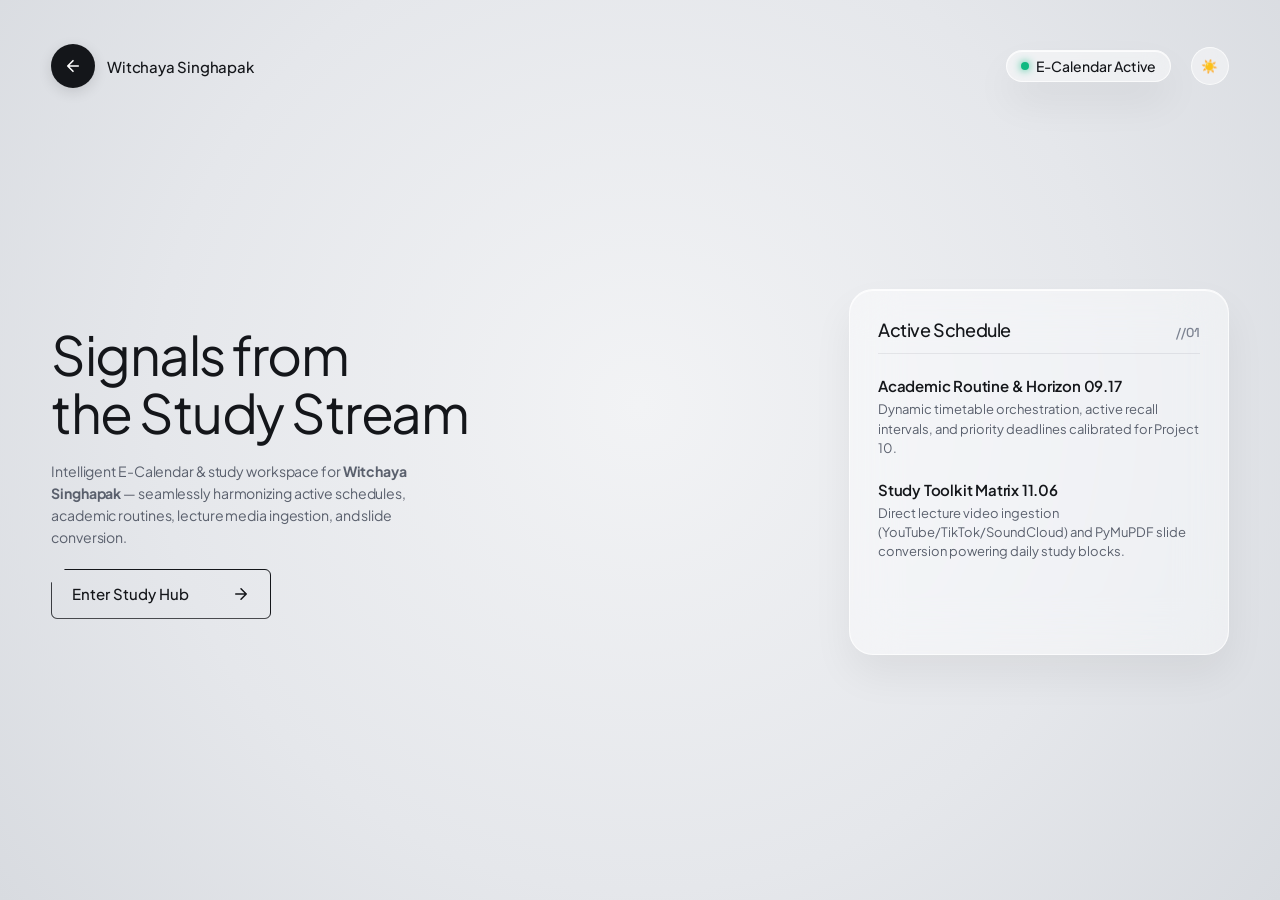
==== static/index.html @ 9a83edf4 "feat: complete OmniLoad study suite & 3D chromatic orb landing page for Witchaya Singhapak" ====
<!DOCTYPE html>
<html lang="en" class="theme-light">
<head>
  <meta charset="UTF-8">
  <meta name="viewport" content="width=device-width, initial-scale=1.0">
  <title>Witchaya Singhapak • E-Calendar & Intelligent Study Suite</title>
  
  <!-- Fonts -->
  <link rel="preconnect" href="https://fonts.googleapis.com">
  <link rel="preconnect" href="https://fonts.gstatic.com" crossorigin>
  <link href="https://fonts.googleapis.com/css2?family=Plus+Jakarta+Sans:wght@300;400;500;600;700&family=Space+Grotesk:wght@400;500;600&display=swap" rel="stylesheet">
  
  <!-- Three.js for 3D Chromatic Iridescent Glass Orb -->
  <script src="https://cdnjs.cloudflare.com/ajax/libs/three.js/r128/three.min.js"></script>

  <style>
    /* ─── Global Reset & Variable System ─── */
    *, *::before, *::after {
      box-sizing: border-box;
      margin: 0;
      padding: 0;
    }

    :root {
      --bg-gradient: radial-gradient(circle at 50% 45%, #f2f3f5 0%, #e5e7eb 60%, #d8dbe0 100%);
      --text-main: #14161a;
      --text-muted: #5a606d;
      --text-sub: #7b8290;
      --glass-bg: rgba(255, 255, 255, 0.45);
      --glass-border: rgba(255, 255, 255, 0.7);
      --glass-shadow: 0 20px 40px rgba(0, 0, 0, 0.06), inset 0 1px 0 rgba(255, 255, 255, 0.8);
      --btn-bg: #14161a;
      --btn-text: #ffffff;
      --btn-border: #14161a;
      --wave-color: #14161a;
      --modal-bg: rgba(255, 255, 255, 0.88);
      --modal-card: rgba(255, 255, 255, 0.95);
      --modal-border: rgba(0, 0, 0, 0.08);
      --accent: #2563eb;
    }

    html.theme-dark {
      --bg-gradient: radial-gradient(circle at 50% 45%, #181b20 0%, #0d0f12 60%, #050608 100%);
      --text-main: #f3f4f6;
      --text-muted: #9ca3af;
      --text-sub: #6b7280;
      --glass-bg: rgba(25, 28, 35, 0.55);
      --glass-border: rgba(255, 255, 255, 0.12);
      --glass-shadow: 0 24px 48px rgba(0, 0, 0, 0.4), inset 0 1px 0 rgba(255, 255, 255, 0.15);
      --btn-bg: #ffffff;
      --btn-text: #0b0d10;
      --btn-border: #ffffff;
      --wave-color: #ffffff;
      --modal-bg: rgba(14, 16, 20, 0.9);
      --modal-card: rgba(22, 25, 32, 0.95);
      --modal-border: rgba(255, 255, 255, 0.12);
      --accent: #60a5fa;
    }

    html, body {
      width: 100%;
      height: 100%;
      overflow: hidden;
      background: var(--bg-gradient);
      color: var(--text-main);
      font-family: 'Plus Jakarta Sans', -apple-system, BlinkMacSystemFont, sans-serif;
      -webkit-font-smoothing: antialiased;
      -moz-osx-font-smoothing: grayscale;
      transition: background 400ms ease, color 400ms ease;
    }

    /* ─── Main Viewport & Layout Frame ─── */
    .app-viewport {
      position: fixed;
      inset: 0;
      display: grid;
      grid-template-rows: auto 1fr;
      padding: clamp(20px, 3.5vw, 44px) clamp(24px, 4vw, 56px);
      z-index: 1;
      pointer-events: none;
    }

    /* ─── 3D WebGL Canvas Layer (Centerpiece) ─── */
    #canvas-container {
      position: fixed;
      inset: 0;
      z-index: 0;
      pointer-events: auto;
      display: flex;
      align-items: center;
      justify-content: center;
    }

    #webgl-canvas {
      width: 100%;
      height: 100%;
      display: block;
    }

    /* ─── Top Bar Navigation ─── */
    .top-bar {
      display: flex;
      justify-content: space-between;
      align-items: center;
      pointer-events: auto;
      z-index: 10;
    }

    .menu-btn-wrap {
      display: flex;
      align-items: center;
      gap: 12px;
      cursor: pointer;
    }

    .circle-menu-btn {
      width: 44px;
      height: 44px;
      border-radius: 50%;
      background: var(--btn-bg);
      color: var(--btn-text);
      border: none;
      display: flex;
      align-items: center;
      justify-content: center;
      cursor: pointer;
      box-shadow: 0 4px 14px rgba(0,0,0,0.12);
      transition: transform 160ms cubic-bezier(0.16, 1, 0.3, 1), filter 160ms ease;
    }

    .circle-menu-btn:hover {
      transform: scale(1.06);
    }

    .menu-label {
      font-size: 15px;
      font-weight: 500;
      color: var(--text-main);
      letter-spacing: -0.2px;
    }

    .top-actions {
      display: flex;
      align-items: center;
      gap: 20px;
    }

    .status-pill {
      display: flex;
      align-items: center;
      gap: 7px;
      font-size: 14px;
      font-weight: 500;
      color: var(--text-main);
      background: var(--glass-bg);
      backdrop-filter: blur(12px);
      -webkit-backdrop-filter: blur(12px);
      padding: 6px 14px;
      border-radius: 20px;
      border: 1px solid var(--glass-border);
      box-shadow: var(--glass-shadow);
      cursor: pointer;
    }

    .status-dot {
      width: 8px;
      height: 8px;
      border-radius: 50%;
      background: #10b981;
      box-shadow: 0 0 8px #10b981;
      animation: pulse-dot 2s infinite ease-in-out;
    }

    @keyframes pulse-dot {
      0%, 100% { transform: scale(1); opacity: 1; }
      50% { transform: scale(1.3); opacity: 0.7; }
    }

    .theme-toggle-btn {
      width: 38px;
      height: 38px;
      border-radius: 50%;
      background: var(--glass-bg);
      border: 1px solid var(--glass-border);
      color: var(--text-main);
      display: flex;
      align-items: center;
      justify-content: center;
      cursor: pointer;
      backdrop-filter: blur(10px);
      transition: all 160ms;
    }

    .theme-toggle-btn:hover {
      transform: rotate(20deg) scale(1.08);
    }

    /* ─── Hero Content & Glass Findings Card ─── */
    .main-grid {
      display: grid;
      grid-template-columns: minmax(320px, 440px) 1fr minmax(320px, 380px);
      align-items: center;
      height: 100%;
      pointer-events: none;
    }

    /* Left Column */
    .hero-stack {
      display: flex;
      flex-direction: column;
      align-items: flex-start;
      gap: 20px;
      pointer-events: auto;
      z-index: 10;
    }

    .hero-title {
      font-size: clamp(38px, 4.2vw, 56px);
      line-height: 1.08;
      font-weight: 400;
      letter-spacing: -1.5px;
      color: var(--text-main);
    }

    .hero-subtitle {
      font-size: clamp(14px, 1.1vw, 16px);
      line-height: 1.55;
      font-weight: 400;
      color: var(--text-muted);
      max-width: 380px;
      letter-spacing: -0.1px;
    }

    /* Angled Cyber/Tech Button */
    .tech-cta-btn {
      display: inline-flex;
      align-items: center;
      justify-content: space-between;
      width: 220px;
      height: 50px;
      padding: 0 20px;
      background: transparent;
      color: var(--text-main);
      font-family: inherit;
      font-size: 15px;
      font-weight: 500;
      border: 1.8px solid var(--text-main);
      border-top-left-radius: 0;
      border-top-right-radius: 6px;
      border-bottom-right-radius: 6px;
      border-bottom-left-radius: 6px;
      position: relative;
      cursor: pointer;
      clip-path: polygon(14px 0, 100% 0, 100% 100%, 0 100%, 0 14px);
      transition: all 180ms cubic-bezier(0.16, 1, 0.3, 1);
    }

    .tech-cta-btn::before {
      content: "";
      position: absolute;
      inset: 0;
      background: var(--text-main);
      transform: scaleX(0);
      transform-origin: left;
      transition: transform 200ms cubic-bezier(0.16, 1, 0.3, 1);
      z-index: -1;
    }

    .tech-cta-btn:hover {
      color: var(--btn-text);
      transform: translateY(-2px);
      box-shadow: 0 8px 20px rgba(0, 0, 0, 0.12);
    }

    .tech-cta-btn:hover::before {
      transform: scaleX(1);
    }

    .tech-cta-btn svg {
      transition: transform 180ms ease;
    }

    .tech-cta-btn:hover svg {
      transform: translateX(4px);
    }

    /* Right Column (Frosted Glass Card) */
    .findings-card {
      grid-column: 3;
      background: var(--glass-bg);
      border: 1px solid var(--glass-border);
      border-radius: 24px;
      padding: clamp(22px, 2.2vw, 32px);
      box-shadow: var(--glass-shadow);
      backdrop-filter: blur(24px) saturate(140%);
      -webkit-backdrop-filter: blur(24px) saturate(140%);
      display: flex;
      flex-direction: column;
      gap: 22px;
      pointer-events: auto;
      z-index: 10;
      transition: transform 200ms ease, box-shadow 200ms ease;
    }

    .findings-card:hover {
      transform: translateY(-3px);
      box-shadow: 0 28px 56px rgba(0, 0, 0, 0.09);
    }

    .findings-header {
      display: flex;
      justify-content: space-between;
      align-items: baseline;
      border-bottom: 1px solid rgba(125, 130, 140, 0.15);
      padding-bottom: 12px;
    }

    .findings-title {
      font-size: 18px;
      font-weight: 500;
      letter-spacing: -0.4px;
      color: var(--text-main);
    }

    .findings-tag {
      font-family: 'Space Grotesk', monospace;
      font-size: 13px;
      color: var(--text-sub);
      font-weight: 500;
    }

    .finding-block {
      display: flex;
      flex-direction: column;
      gap: 5px;
      cursor: pointer;
    }

    .finding-block:hover .finding-name {
      color: var(--accent);
    }

    .finding-name {
      font-size: 15px;
      font-weight: 600;
      color: var(--text-main);
      letter-spacing: -0.2px;
      transition: color 140ms;
    }

    .finding-desc {
      font-size: 13px;
      line-height: 1.48;
      color: var(--text-muted);
    }

    /* Dynamic Oscilloscope Waveform Canvas */
    .waveform-wrap {
      width: 100%;
      height: 38px;
      margin-top: 4px;
    }

    #wave-canvas {
      width: 100%;
      height: 100%;
      display: block;
    }

    /* ─── OmniLoad Studio Modal Overlay ─── */
    .studio-overlay {
      position: fixed;
      inset: 0;
      z-index: 100;
      background: rgba(0, 0, 0, 0.65);
      backdrop-filter: blur(20px) saturate(120%);
      -webkit-backdrop-filter: blur(20px) saturate(120%);
      display: flex;
      align-items: center;
      justify-content: center;
      padding: clamp(14px, 3vw, 32px);
      opacity: 0;
      pointer-events: none;
      visibility: hidden;
      transition: opacity 240ms cubic-bezier(0.16, 1, 0.3, 1), visibility 240ms;
    }

    .studio-overlay.active {
      opacity: 1;
      pointer-events: auto;
      visibility: visible;
    }

    .studio-modal {
      position: relative;
      width: 100%;
      max-width: 820px;
      max-height: 88vh;
      display: flex;
      flex-direction: column;
      background: var(--modal-card);
      border: 1px solid var(--modal-border);
      border-radius: 24px;
      box-shadow: 0 32px 72px rgba(0, 0, 0, 0.35);
      overflow: hidden;
      transform: scale(0.96) translateY(16px);
      transition: transform 240ms cubic-bezier(0.16, 1, 0.3, 1);
    }

    .studio-overlay.active .studio-modal {
      transform: scale(1) translateY(0);
    }

    .studio-header {
      display: flex;
      align-items: center;
      justify-content: space-between;
      padding: 16px 22px;
      border-bottom: 1px solid var(--modal-border);
      background: rgba(125, 125, 125, 0.03);
    }

    .studio-tabs {
      display: flex;
      gap: 6px;
      background: rgba(0, 0, 0, 0.06);
      padding: 4px;
      border-radius: 12px;
    }

    html.theme-dark .studio-tabs {
      background: rgba(255, 255, 255, 0.06);
    }

    .studio-tab-btn {
      background: transparent;
      border: none;
      color: var(--text-muted);
      font-size: 13.5px;
      font-weight: 500;
      padding: 7px 16px;
      border-radius: 8px;
      cursor: pointer;
      display: flex;
      align-items: center;
      gap: 6px;
      transition: all 140ms ease;
      font-family: inherit;
    }

    .studio-tab-btn.active {
      background: var(--btn-bg);
      color: var(--btn-text);
      font-weight: 600;
      box-shadow: 0 2px 8px rgba(0,0,0,0.15);
    }

    .studio-close-btn {
      width: 34px;
      height: 34px;
      border-radius: 50%;
      border: 1px solid var(--modal-border);
      background: transparent;
      color: var(--text-main);
      font-size: 16px;
      display: flex;
      align-items: center;
      justify-content: center;
      cursor: pointer;
      transition: all 140ms;
    }

    .studio-close-btn:hover {
      background: rgba(125, 125, 125, 0.15);
      transform: scale(1.08);
    }

    .studio-body {
      padding: 22px;
      overflow-y: auto;
      flex: 1;
      display: flex;
      flex-direction: column;
      gap: 16px;
    }

    /* Form Controls */
    .studio-input-wrap {
      display: flex;
      gap: 8px;
      background: rgba(125, 125, 125, 0.08);
      border: 1px solid var(--modal-border);
      border-radius: 12px;
      padding: 6px 8px;
    }

    .studio-input-wrap:focus-within {
      border-color: var(--accent);
    }

    .studio-input {
      flex: 1;
      background: transparent;
      border: none;
      color: var(--text-main);
      font-size: 14px;
      font-family: inherit;
      padding: 8px 10px;
      outline: none;
    }

    .studio-btn {
      background: var(--btn-bg);
      color: var(--btn-text);
      border: none;
      border-radius: 8px;
      font-size: 13.5px;
      font-weight: 600;
      padding: 8px 18px;
      cursor: pointer;
      font-family: inherit;
      display: flex;
      align-items: center;
      gap: 6px;
      transition: all 140ms ease;
      white-space: nowrap;
    }

    .studio-btn:hover {
      filter: brightness(1.1);
      transform: translateY(-1px);
    }

    .studio-btn:disabled {
      opacity: 0.5;
      cursor: not-allowed;
      transform: none;
    }

    .studio-btn-secondary {
      background: rgba(125, 125, 125, 0.12);
      color: var(--text-main);
      border: 1px solid var(--modal-border);
    }

    .studio-btn-secondary:hover {
      background: rgba(125, 125, 125, 0.2);
    }

    .studio-btn-secondary.active {
      background: var(--btn-bg);
      color: var(--btn-text);
    }

    .studio-grid-2 {
      display: grid;
      grid-template-columns: 1fr 1fr;
      gap: 12px;
    }

    .studio-select {
      width: 100%;
      background: rgba(125, 125, 125, 0.08);
      border: 1px solid var(--modal-border);
      color: var(--text-main);
      font-size: 13px;
      border-radius: 10px;
      padding: 9px 12px;
      font-family: inherit;
      outline: none;
    }

    .studio-select option {
      background: #ffffff;
      color: #111;
    }
    html.theme-dark .studio-select option {
      background: #181b20;
      color: #fff;
    }

    .media-preview-box {
      background: rgba(125, 125, 125, 0.08);
      border: 1px solid var(--modal-border);
      border-radius: 14px;
      padding: 12px;
      display: flex;
      gap: 14px;
      align-items: center;
    }

    .media-preview-box img {
      width: 90px;
      height: 60px;
      object-fit: cover;
      border-radius: 8px;
      background: #000;
    }

    .dropzone-box {
      border: 2px dashed var(--modal-border);
      border-radius: 14px;
      padding: 28px 16px;
      text-align: center;
      background: rgba(125, 125, 125, 0.04);
      cursor: pointer;
      transition: all 140ms ease;
    }

    .dropzone-box:hover {
      border-color: var(--accent);
      background: rgba(125, 125, 125, 0.08);
    }

    .task-item {
      background: rgba(125, 125, 125, 0.08);
      border: 1px solid var(--modal-border);
      border-radius: 12px;
      padding: 12px 16px;
      display: flex;
      flex-direction: column;
      gap: 8px;
    }

    .progress-bar-bg {
      height: 6px;
      background: rgba(125, 125, 125, 0.2);
      border-radius: 3px;
      overflow: hidden;
    }

    .progress-bar-fill {
      height: 100%;
      background: linear-gradient(90deg, #2563eb, #60a5fa);
      width: 0%;
      transition: width 180ms ease;
    }

    /* Toast Notification */
    .v-toast-container {
      position: fixed;
      bottom: 24px;
      left: 50%;
      transform: translateX(-50%);
      z-index: 200;
      display: flex;
      flex-direction: column;
      gap: 8px;
      pointer-events: none;
    }

    .v-toast {
      background: var(--modal-card);
      border: 1px solid var(--modal-border);
      border-radius: 12px;
      box-shadow: 0 8px 24px rgba(0, 0, 0, 0.2);
      backdrop-filter: blur(14px);
      padding: 10px 18px;
      font-size: 13.5px;
      font-weight: 500;
      color: var(--text-main);
      display: flex;
      align-items: center;
      gap: 8px;
      animation: toast-in 200ms ease forwards;
    }

    @keyframes toast-in {
      from { opacity: 0; transform: translateY(10px); }
      to { opacity: 1; transform: translateY(0); }
    }

    /* ─── Responsive Breakpoints ─── */
    @media (max-width: 1024px) {
      .main-grid {
        grid-template-columns: 1fr;
        grid-template-rows: auto auto;
        gap: 30px;
        align-content: center;
      }
      .findings-card {
        grid-column: 1;
        max-width: 440px;
      }
      #canvas-container {
        opacity: 0.75;
      }
    }

    @media (max-width: 640px) {
      .app-viewport {
        padding: 16px 20px;
      }
      .hero-title {
        font-size: 34px;
      }
      .findings-card {
        padding: 18px;
      }
    }
  </style>
</head>
<body>

  <!-- ─── Centerpiece: WebGL 3D Chromatic Dispersion Liquid Glass Orb ─── -->
  <div id="canvas-container">
    <canvas id="webgl-canvas"></canvas>
  </div>

  <!-- ─── Main Application Viewport ─── -->
  <main class="app-viewport">
    
    <!-- Top Bar Navigation -->
    <header class="top-bar">
      <div class="menu-btn-wrap" onclick="openStudio('downloader')">
        <button class="circle-menu-btn" aria-label="Open Navigation">
          <svg width="18" height="18" viewBox="0 0 24 24" fill="none" stroke="currentColor" stroke-width="2.2" stroke-linecap="round" stroke-linejoin="round">
            <path d="M19 12H5M12 19l-7-7 7-7"/>
          </svg>
        </button>
        <span class="menu-label">Witchaya Singhapak</span>
      </div>

      <div class="top-actions">
        <div class="status-pill" onclick="openStudio('status')">
          <span class="status-dot"></span>
          <span>E-Calendar Active</span>
        </div>

        <button class="theme-toggle-btn" id="theme-btn" onclick="toggleTheme()" aria-label="Toggle Theme">
          ☀️
        </button>
      </div>
    </header>

    <!-- Content Grid (Left Hero & Right Glass Telemetry Card) -->
    <div class="main-grid">
      
      <!-- Left Hero Stack -->
      <section class="hero-stack">
        <h1 class="hero-title">
          Signals from<br>the Study Stream
        </h1>
        <p class="hero-subtitle">
          Intelligent E-Calendar & study workspace for <strong>Witchaya Singhapak</strong> — seamlessly harmonizing active schedules, academic routines, lecture media ingestion, and slide conversion.
        </p>
        <button class="tech-cta-btn" onclick="openStudio('downloader')">
          <span>Enter Study Hub</span>
          <svg width="18" height="18" viewBox="0 0 24 24" fill="none" stroke="currentColor" stroke-width="2" stroke-linecap="round" stroke-linejoin="round">
            <path d="M5 12h14M12 5l7 7-7 7"/>
          </svg>
        </button>
      </section>

      <!-- Right Column: Glass Findings Card with Live Waveform -->
      <article class="findings-card">
        <div class="findings-header">
          <h2 class="findings-title">Active Schedule</h2>
          <span class="findings-tag">//01</span>
        </div>

        <div class="finding-block" onclick="openStudio('downloader')">
          <div class="finding-name">Academic Routine & Horizon 09.17</div>
          <div class="finding-desc">
            Dynamic timetable orchestration, active recall intervals, and priority deadlines calibrated for Project 10.
          </div>
        </div>

        <div class="finding-block" onclick="openStudio('converter')">
          <div class="finding-name">Study Toolkit Matrix 11.06</div>
          <div class="finding-desc">
            Direct lecture video ingestion (YouTube/TikTok/SoundCloud) and PyMuPDF slide conversion powering daily study blocks.
          </div>
        </div>

        <!-- Oscilloscope Waveform Visualizer -->
        <div class="waveform-wrap">
          <canvas id="wave-canvas"></canvas>
        </div>
      </article>

    </div>
  </main>

  <!-- ─── OmniLoad Glass Studio Modal ─── -->
  <div class="studio-overlay" id="studio-overlay" role="dialog" aria-modal="true">
    <div class="studio-modal">
      <div class="studio-header">
        <div class="studio-tabs">
          <button class="studio-tab-btn active" id="tab-btn-downloader" onclick="switchStudioTab('downloader')">
            <span>📥</span> Downloader
          </button>
          <button class="studio-tab-btn" id="tab-btn-converter" onclick="switchStudioTab('converter')">
            <span>📄</span> Converter Suite
          </button>
          <button class="studio-tab-btn" id="tab-btn-tasks" onclick="switchStudioTab('tasks')">
            <span>📋</span> Tasks (<span id="task-badge">0</span>)
          </button>
          <button class="studio-tab-btn" id="tab-btn-status" onclick="switchStudioTab('status')">
            <span>⚡</span> Status & Engine
          </button>
        </div>
        <button class="studio-close-btn" onclick="closeStudio()" aria-label="Close Studio">✕</button>
      </div>

      <div class="studio-body">
        
        <!-- TAB 1: MEDIA DOWNLOADER -->
        <div id="panel-downloader" style="display:block">
          <div style="font-size:13px;color:var(--text-muted);margin-bottom:12px">
            Download pristine 1080p/4K MP4 videos & 320kbps MP3 audio from <strong>YouTube, TikTok (No Watermark), X/Twitter, Instagram, SoundCloud, Pinterest, FB, Reddit</strong>.
          </div>

          <div class="studio-input-wrap">
            <input type="text" id="media-url-input" class="studio-input" placeholder="Paste URL (YouTube, TikTok, Twitter/X, Instagram, SoundCloud, Pinterest)" />
            <button class="studio-btn" id="analyze-btn" onclick="analyzeMediaUrl()">
              <span>✨</span> Analyze
            </button>
          </div>

          <div id="media-preview-container" style="display:none;margin-top:14px">
            <div class="media-preview-box">
              <img id="preview-thumb" src="" alt="Thumbnail" />
              <div style="flex:1;min-width:0">
                <div id="preview-title" style="font-size:14px;font-weight:600;color:var(--text-main);overflow:hidden;text-overflow:ellipsis;white-space:nowrap">Title</div>
                <div style="font-size:12px;color:var(--text-muted);margin-top:2px">
                  <span id="preview-uploader">Uploader</span> • <span id="preview-duration">00:00</span> • <span id="preview-platform" style="color:var(--accent)">Online</span>
                </div>
              </div>
            </div>
          </div>

          <div class="studio-grid-2" style="margin-top:14px">
            <div>
              <label style="font-size:12px;color:var(--text-muted);display:block;margin-bottom:4px">Format & Quality</label>
              <select id="media-quality-select" class="studio-select">
                <option value="mp4-best">MP4 Video - Best Quality (1080p / 4K)</option>
                <option value="mp4-720p">MP4 Video - Standard HD (720p)</option>
                <option value="mp4-480p">MP4 Video - Compact (480p)</option>
                <option value="mp3-320">MP3 Audio - Studio High (320 kbps)</option>
                <option value="mp3-192">MP3 Audio - Standard (192 kbps)</option>
                <option value="mp3-128">MP3 Audio - Speech/Podcast (128 kbps)</option>
              </select>
            </div>
            <div>
              <label style="font-size:12px;color:var(--text-muted);display:block;margin-bottom:4px">Custom Filename (Optional)</label>
              <input type="text" id="media-custom-title" class="studio-select" placeholder="Default original title" />
            </div>
          </div>

          <button class="studio-btn" id="start-dl-btn" onclick="startMediaDownload()" style="width:100%;margin-top:16px;padding:12px;justify-content:center;font-size:14px">
            🚀 Download & Save to Vault
          </button>
        </div>

        <!-- TAB 2: CONVERTER SUITE -->
        <div id="panel-converter" style="display:none">
          <div style="display:flex;gap:8px;margin-bottom:14px">
            <button class="studio-btn studio-btn-secondary active" id="conv-btn-pdf2img" onclick="setConvMode('pdf2img')">PDF ➔ Images (JPG/PNG)</button>
            <button class="studio-btn studio-btn-secondary" id="conv-btn-img2pdf" onclick="setConvMode('img2pdf')">Images ➔ PDF</button>
            <button class="studio-btn studio-btn-secondary" id="conv-btn-pdfmerge" onclick="setConvMode('pdfmerge')">Merge PDFs</button>
          </div>

          <div class="dropzone-box" id="file-dropzone" onclick="document.getElementById('conv-file-input').click()">
            <input type="file" id="conv-file-input" style="display:none" onchange="handleFileSelected(this.files)" />
            <div style="font-size:26px;margin-bottom:6px">📁</div>
            <div id="dropzone-text" style="font-size:14px;font-weight:600;color:var(--text-main)">Click or Drag files here to convert</div>
            <div id="dropzone-sub" style="font-size:12px;color:var(--text-muted);margin-top:4px">Supports PDF, JPG, PNG, WEBP, BMP</div>
          </div>

          <div class="studio-grid-2" style="margin-top:14px" id="conv-options-pdf2img">
            <div>
              <label style="font-size:12px;color:var(--text-muted);display:block;margin-bottom:4px">Resolution (DPI)</label>
              <select id="conv-dpi-select" class="studio-select">
                <option value="150">150 DPI (Screen / Presentation)</option>
                <option value="300">300 DPI (High Resolution / Print)</option>
              </select>
            </div>
            <div>
              <label style="font-size:12px;color:var(--text-muted);display:block;margin-bottom:4px">Output Image Format</label>
              <select id="conv-fmt-select" class="studio-select">
                <option value="jpg">JPG (Slide Photos)</option>
                <option value="png">PNG (Lossless Sharp)</option>
              </select>
            </div>
          </div>

          <button class="studio-btn" id="start-conv-btn" onclick="startConversion()" style="width:100%;margin-top:16px;padding:12px;justify-content:center;font-size:14px" disabled>
            ⚡ Convert Document Now
          </button>

          <div id="conv-result-box" style="display:none;margin-top:14px;background:rgba(125,125,125,0.08);border:1px solid var(--modal-border);border-radius:12px;padding:12px">
            <div id="conv-result-msg" style="font-size:13px;font-weight:600;color:var(--accent);margin-bottom:8px">Conversion Complete!</div>
            <div id="conv-result-links" style="display:flex;gap:8px;flex-wrap:wrap"></div>
          </div>
        </div>

        <!-- TAB 3: ACTIVE TASKS & HISTORY -->
        <div id="panel-tasks" style="display:none">
          <div style="display:flex;justify-content:space-between;align-items:center;margin-bottom:12px">
            <div style="font-size:13px;color:var(--text-muted)">Real-time Download Tasks & Files</div>
            <button class="studio-btn studio-btn-secondary" onclick="loadTasksAndHistory()" style="padding:4px 10px;font-size:12px">🔄 Refresh</button>
          </div>

          <div id="task-list-container" style="display:flex;flex-direction:column;gap:10px">
            <div style="text-align:center;padding:24px;color:var(--text-muted);font-size:13px">No tasks recorded yet.</div>
          </div>
        </div>

        <!-- TAB 4: PLATFORMS & STATUS -->
        <div id="panel-status" style="display:none">
          <div style="display:grid;grid-template-columns:repeat(auto-fit, minmax(200px, 1fr));gap:12px;margin-bottom:16px">
            <div style="background:rgba(125,125,125,0.08);padding:14px;border-radius:12px;border:1px solid var(--modal-border)">
              <div style="font-size:12px;color:var(--text-muted)">Engine Core</div>
              <div style="font-size:15px;font-weight:700;color:var(--text-main);margin-top:2px">yt-dlp + FFmpeg</div>
              <div style="font-size:11.5px;color:#10b981;margin-top:4px">● Acceleration Active</div>
            </div>
            <div style="background:rgba(125,125,125,0.08);padding:14px;border-radius:12px;border:1px solid var(--modal-border)">
              <div style="font-size:12px;color:var(--text-muted)">PDF Core</div>
              <div style="font-size:15px;font-weight:700;color:var(--text-main);margin-top:2px">PyMuPDF (fitz)</div>
              <div style="font-size:11.5px;color:#10b981;margin-top:4px">● Vector Rendering Ready</div>
            </div>
            <div style="background:rgba(125,125,125,0.08);padding:14px;border-radius:12px;border:1px solid var(--modal-border)">
              <div style="font-size:12px;color:var(--text-muted)">Project 10 Integration</div>
              <div style="font-size:15px;font-weight:700;color:var(--text-main);margin-top:2px">Microservice Proxy</div>
              <div style="font-size:11.5px;color:#2563eb;margin-top:4px">● Cloudflare R2 Stream</div>
            </div>
          </div>

          <div style="font-size:12.5px;color:var(--text-muted);line-height:1.6">
            <strong>Universal Media Support:</strong><br>
            • YouTube (4K Video, Shorts, Music)<br>
            • TikTok (HD Clean Video & Audio)<br>
            • X / Twitter (Video & GIF)<br>
            • Instagram (Reels & Posts)<br>
            • SoundCloud (High-Bitrate MP3)<br>
            • Facebook, Pinterest, Reddit, Bilibili
          </div>
        </div>

      </div>
    </div>
  </div>

  <div class="v-toast-container" id="toast-container"></div>

  <!-- ─── Three.js 3D Chromatic Iridescent Liquid Glass Orb Script ─── -->
  <script>
    (function init3DOrb() {
      const container = document.getElementById('canvas-container');
      const canvas = document.getElementById('webgl-canvas');

      const scene = new THREE.Scene();
      const camera = new THREE.PerspectiveCamera(45, window.innerWidth / window.innerHeight, 0.1, 1000);
      camera.position.z = 5.2;

      const renderer = new THREE.WebGLRenderer({ canvas: canvas, alpha: true, antialias: true });
      renderer.setPixelRatio(Math.min(window.devicePixelRatio, 2));
      renderer.setSize(window.innerWidth, window.innerHeight);

      // Custom Vertex Shader with Simplex Fluid Displacement
      const vertexShader = `
        uniform float uTime;
        uniform vec2 uMouse;
        varying vec3 vNormal;
        varying vec3 vPosition;
        varying vec3 vViewPosition;

        // Simplex 3D Noise
        vec4 permute(vec4 x){return mod(((x*34.0)+1.0)*x, 289.0);}
        vec4 taylorInvSqrt(vec4 r){return 1.79284291400159 - 0.85373472095314 * r;}

        float snoise(vec3 v){
          const vec2 C = vec2(1.0/6.0, 1.0/3.0);
          const vec4 D = vec4(0.0, 0.5, 1.0, 2.0);
          vec3 i  = floor(v + dot(v, C.yyy));
          vec3 x0 = v - i + dot(i, C.xxx);
          vec3 g = step(x0.yzx, x0.xyz);
          vec3 l = 1.0 - g;
          vec3 i1 = min( g.xyz, l.zxy );
          vec3 i2 = max( g.xyz, l.zxy );
          vec3 x1 = x0 - i1 + 1.0 * C.xxx;
          vec3 x2 = x0 - i2 + 2.0 * C.xxx;
          vec3 x3 = x0 - 1.0 + 3.0 * C.xxx;
          i = mod(i, 289.0 );
          vec4 p = permute( permute( permute(
                    i.z + vec4(0.0, i1.z, i2.z, 1.0 ))
                  + i.y + vec4(0.0, i1.y, i2.y, 1.0 ))
                  + i.x + vec4(0.0, i1.x, i2.x, 1.0 ));
          float n_ = 0.142857142857;
          vec3  ns = n_ * D.wyz - D.xzx;
          vec4 j = p - 49.0 * floor(p * ns.z *ns.z);
          vec4 x_ = floor(j * ns.z);
          vec4 y_ = floor(j - 7.0 * x_ );
          vec4 x = x_ *ns.x + ns.yyyy;
          vec4 y = y_ *ns.x + ns.yyyy;
          vec4 h = 1.0 - abs(x) - abs(y);
          vec4 b0 = vec4( x.xy, y.xy );
          vec4 b1 = vec4( x.zw, y.zw );
          vec4 s0 = floor(b0)*2.0 + 1.0;
          vec4 s1 = floor(b1)*2.0 + 1.0;
          vec4 sh = -step(h, vec4(0.0));
          vec4 a0 = b0.xzyw + s0.xzyw*sh.xxyy ;
          vec4 a1 = b1.xzyw + s1.xzyw*sh.zzww ;
          vec3 p0 = vec3(a0.xy,h.x);
          vec3 p1 = vec3(a0.zw,h.y);
          vec3 p2 = vec3(a1.xy,h.z);
          vec3 p3 = vec3(a1.zw,h.w);
          vec4 norm = taylorInvSqrt(vec4(dot(p0,p0), dot(p1,p1), dot(p2, p2), dot(p3,p3)));
          p0 *= norm.x; p1 *= norm.y; p2 *= norm.z; p3 *= norm.w;
          vec4 m = max(0.6 - vec4(dot(x0,x0), dot(x1,x1), dot(x2,x2), dot(x3,x3)), 0.0);
          m = m * m;
          return 42.0 * dot( m*m, vec4( dot(p0,x0), dot(p1,x1), dot(p2,x2), dot(p3,x3) ) );
        }

        void main() {
          vNormal = normalize(normalMatrix * normal);
          vPosition = position;

          // Fluid organic ripple deformation
          float noise = snoise(position * 1.35 + vec3(uTime * 0.28));
          float swirl = sin(position.y * 2.5 + uTime * 0.4) * 0.12;
          vec3 newPos = position + normal * (noise * 0.26 + swirl);

          vec4 mvPosition = modelViewMatrix * vec4(newPos, 1.0);
          vViewPosition = -mvPosition.xyz;
          gl_Position = projectionMatrix * mvPosition;
        }
      `;

      // Custom Fragment Shader for Chromatic Dispersion & Rainbow Fresnel
      const fragmentShader = `
        uniform float uTime;
        uniform vec3 uColorA;
        uniform vec3 uColorB;
        uniform float uIsDark;
        varying vec3 vNormal;
        varying vec3 vPosition;
        varying vec3 vViewPosition;

        vec3 pal( in float t, in vec3 a, in vec3 b, in vec3 c, in vec3 d ) {
          return a + b*cos( 6.28318*(c*t+d) );
        }

        void main() {
          vec3 normal = normalize(vNormal);
          vec3 viewDir = normalize(vViewPosition);

          // Fresnel reflectance
          float fresnel = dot(normal, viewDir);
          fresnel = clamp(1.0 - fresnel, 0.0, 1.0);
          float fresnelPower = pow(fresnel, 2.2);

          // Chromatic Dispersion rainbow spectrum
          float rainbowIndex = fresnelPower * 1.8 + vPosition.y * 0.4 + sin(uTime * 0.3) * 0.2;
          vec3 rainbow = pal(
            rainbowIndex,
            vec3(0.85, 0.85, 0.9),
            vec3(0.5, 0.5, 0.5),
            vec3(1.0, 1.0, 1.0),
            vec3(0.0, 0.33, 0.67)
          );

          // Specular highlights
          vec3 lightDir = normalize(vec3(0.8, 1.2, 1.5));
          vec3 halfVector = normalize(lightDir + viewDir);
          float NdotH = max(dot(normal, halfVector), 0.0);
          float specular = pow(NdotH, 48.0) * 1.4;

          // Base translucent body
          vec3 baseColor = mix(vec3(0.92, 0.94, 0.98), vec3(0.12, 0.15, 0.22), uIsDark);
          vec3 finalColor = mix(baseColor, rainbow, fresnelPower * 0.88);
          finalColor += specular * vec3(1.0, 0.98, 0.95);

          // Internal glass refraction glow
          float innerGlow = pow(1.0 - fresnel, 3.0) * 0.25;
          finalColor += innerGlow * vec3(0.7, 0.85, 1.0);

          float alpha = mix(0.78, 0.92, fresnelPower);
          gl_FragColor = vec4(finalColor, alpha);
        }
      `;

      const uniforms = {
        uTime: { value: 0 },
        uMouse: { value: new THREE.Vector2(0, 0) },
        uIsDark: { value: 0.0 },
        uColorA: { value: new THREE.Color(0xffffff) },
        uColorB: { value: new THREE.Color(0x38bdf8) }
      };

      const geometry = new THREE.IcosahedronGeometry(1.65, 64);
      const material = new THREE.ShaderMaterial({
        vertexShader: vertexShader,
        fragmentShader: fragmentShader,
        uniforms: uniforms,
        transparent: true,
        side: THREE.DoubleSide
      });

      const orb = new THREE.Mesh(geometry, material);
      scene.add(orb);

      // Mouse Parallax Interaction
      let targetRotX = 0;
      let targetRotY = 0;
      window.addEventListener('mousemove', (e) => {
        const x = (e.clientX / window.innerWidth) * 2 - 1;
        const y = -(e.clientY / window.innerHeight) * 2 + 1;
        targetRotY = x * 0.45;
        targetRotX = -y * 0.35;
      });

      // Responsive Resize
      window.addEventListener('resize', () => {
        camera.aspect = window.innerWidth / window.innerHeight;
        camera.updateProjectionMatrix();
        renderer.setSize(window.innerWidth, window.innerHeight);
      });

      // Animation Loop
      const clock = new THREE.Clock();
      function animate() {
        requestAnimationFrame(animate);
        const elapsedTime = clock.getElapsedTime();

        uniforms.uTime.value = elapsedTime;
        uniforms.uIsDark.value = document.documentElement.classList.contains('theme-dark') ? 1.0 : 0.0;

        orb.rotation.y += 0.004;
        orb.rotation.x += (targetRotX - orb.rotation.x) * 0.05;
        orb.rotation.z += (targetRotY - orb.rotation.z) * 0.05;

        renderer.render(scene, camera);
      }
      animate();
    })();

    // ─── Oscilloscope Waveform Canvas Visualizer ───
    (function initWaveform() {
      const canvas = document.getElementById('wave-canvas');
      const ctx = canvas.getContext('2d');

      function resize() {
        canvas.width = canvas.parentElement.clientWidth * window.devicePixelRatio;
        canvas.height = canvas.parentElement.clientHeight * window.devicePixelRatio;
      }
      resize();
      window.addEventListener('resize', resize);

      let phase = 0;
      function drawWave() {
        requestAnimationFrame(drawWave);
        phase += 0.04;

        const w = canvas.width;
        const h = canvas.height;
        ctx.clearRect(0, 0, w, h);

        const isDark = document.documentElement.classList.contains('theme-dark');
        ctx.strokeStyle = isDark ? '#ffffff' : '#14161a';
        ctx.lineWidth = 2.2 * window.devicePixelRatio;
        ctx.lineCap = 'round';
        ctx.lineJoin = 'round';

        ctx.beginPath();
        const midY = h / 2;
        const segments = 100;

        for (let i = 0; i <= segments; i++) {
          const x = (i / segments) * w;
          const normX = i / segments;
          
          // Harmonic wave equation mimicking reference card
          const envelope = Math.sin(normX * Math.PI);
          const y = midY + Math.sin(normX * 14 - phase) * 12 * window.devicePixelRatio * envelope
                         + Math.sin(normX * 28 + phase * 0.8) * 4 * window.devicePixelRatio * envelope;

          if (i === 0) ctx.moveTo(x, y);
          else ctx.lineTo(x, y);
        }
        ctx.stroke();
      }
      drawWave();
    })();

    // ─── Theme Toggle ───
    function toggleTheme() {
      const html = document.documentElement;
      const isDark = html.classList.toggle('theme-dark');
      const btn = document.getElementById('theme-btn');
      btn.textContent = isDark ? '🌙' : '☀️';
      showToast(isDark ? 'Obsidian Cyber Theme Active' : 'Silver Glass Theme Active', 'info');
    }

    // ─── OmniLoad Studio Logic ───
    let currentSelectedFile = null;
    let currentConvMode = 'pdf2img';
    let pollInterval = null;

    function openStudio(tab = 'downloader') {
      const overlay = document.getElementById('studio-overlay');
      if (overlay) overlay.classList.add('active');
      switchStudioTab(tab);
    }

    function closeStudio() {
      const overlay = document.getElementById('studio-overlay');
      if (overlay) overlay.classList.remove('active');
    }

    function switchStudioTab(tab) {
      document.querySelectorAll('.studio-tab-btn').forEach(b => b.classList.remove('active'));
      const targetBtn = document.getElementById(`tab-btn-${tab}`);
      if (targetBtn) targetBtn.classList.add('active');

      document.getElementById('panel-downloader').style.display = tab === 'downloader' ? 'block' : 'none';
      document.getElementById('panel-converter').style.display = tab === 'converter' ? 'block' : 'none';
      document.getElementById('panel-tasks').style.display = tab === 'tasks' ? 'block' : 'none';
      document.getElementById('panel-status').style.display = tab === 'status' ? 'block' : 'none';

      if (tab === 'tasks') loadTasksAndHistory();
    }

    function showToast(msg, type = 'info') {
      const container = document.getElementById('toast-container');
      const toast = document.createElement('div');
      toast.className = 'v-toast';
      toast.innerHTML = `<span>${type === 'error' ? '⚠️' : '✨'}</span><span>${msg}</span>`;
      container.appendChild(toast);
      setTimeout(() => toast.remove(), 3500);
    }

    async function analyzeMediaUrl() {
      const url = document.getElementById('media-url-input').value.trim();
      if (!url) {
        showToast('Please enter a media URL', 'error');
        return;
      }

      const btn = document.getElementById('analyze-btn');
      btn.disabled = true;
      btn.innerHTML = '⏳ Analyzing...';

      try {
        const res = await fetch('/api/info', {
          method: 'POST',
          headers: { 'Content-Type': 'application/json' },
          body: JSON.stringify({ url })
        });
        const data = await res.json();
        if (data.success) {
          document.getElementById('media-preview-container').style.display = 'block';
          document.getElementById('preview-thumb').src = data.thumbnail || '';
          document.getElementById('preview-title').textContent = data.title || url;
          document.getElementById('preview-uploader').textContent = data.uploader || 'Creator';
          document.getElementById('preview-duration').textContent = data.duration_formatted || 'Media';
          document.getElementById('preview-platform').textContent = data.platform || 'Online';
          showToast(`Extracted: ${data.title}`, 'success');
        } else {
          showToast(data.error || 'Could not extract media info', 'error');
        }
      } catch (err) {
        showToast(err.message, 'error');
      } finally {
        btn.disabled = false;
        btn.innerHTML = '✨ Analyze';
      }
    }

    async function startMediaDownload() {
      const url = document.getElementById('media-url-input').value.trim();
      if (!url) {
        showToast('Please paste a URL first', 'error');
        return;
      }

      const qVal = document.getElementById('media-quality-select').value;
      const [fmt, q] = qVal.startsWith('mp3') ? ['mp3', qVal.replace('mp3-', '')] : ['mp4', qVal.replace('mp4-', '')];
      const customTitle = document.getElementById('media-custom-title').value.trim();

      const btn = document.getElementById('start-dl-btn');
      btn.disabled = true;
      btn.innerHTML = '⏳ Starting Download...';

      try {
        const res = await fetch('/api/download', {
          method: 'POST',
          headers: { 'Content-Type': 'application/json' },
          body: JSON.stringify({
            url,
            format_type: fmt,
            quality: q,
            custom_title: customTitle
          })
        });

        const data = await res.json();
        if (data.success) {
          showToast('Download started! Track in Tasks tab.', 'success');
          switchStudioTab('tasks');
          startTaskPolling(data.task_id);
        } else {
          showToast(data.detail || 'Download failed to start', 'error');
        }
      } catch (err) {
        showToast(err.message, 'error');
      } finally {
        btn.disabled = false;
        btn.innerHTML = '🚀 Download & Save to Vault';
      }
    }

    function startTaskPolling(taskId) {
      if (pollInterval) clearInterval(pollInterval);
      pollInterval = setInterval(async () => {
        try {
          const res = await fetch(`/api/tasks/${taskId}`);
          if (res.ok) {
            const task = await res.json();
            loadTasksAndHistory();
            if (task.status === 'completed' || task.status === 'error') {
              clearInterval(pollInterval);
            }
          }
        } catch (_) {}
      }, 1200);
    }

    async function loadTasksAndHistory() {
      try {
        const res = await fetch('/api/tasks');
        if (res.ok) {
          const tasks = await res.json();
          renderTaskList(tasks);
          document.getElementById('task-badge').textContent = Object.keys(tasks).length;
        }
      } catch (_) {}
    }

    function renderTaskList(tasks) {
      const container = document.getElementById('task-list-container');
      const keys = Object.keys(tasks);
      if (keys.length === 0) {
        container.innerHTML = '<div style="text-align:center;padding:24px;color:var(--text-muted);font-size:13px">No tasks recorded yet.</div>';
        return;
      }

      container.innerHTML = keys.map(k => {
        const t = tasks[k];
        const isDone = t.status === 'completed';
        const isErr = t.status === 'error';
        return `
          <div class="task-item">
            <div style="display:flex;justify-content:space-between;align-items:center">
              <div style="font-size:13px;font-weight:600;color:var(--text-main);overflow:hidden;text-overflow:ellipsis;white-space:nowrap;max-width:70%">${t.title || t.filename || 'Downloading...'}</div>
              <span style="font-size:11.5px;font-weight:700;color:${isDone ? '#10b981' : isErr ? '#ef4444' : '#2563eb'}">${t.status.toUpperCase()} (${t.progress || 0}%)</span>
            </div>
            <div class="progress-bar-bg">
              <div class="progress-bar-fill" style="width:${t.progress || (isDone ? 100 : 5)}%"></div>
            </div>
            ${isDone && t.filename ? `
              <div style="display:flex;justify-content:flex-end">
                <a href="/downloads/${encodeURIComponent(t.filename)}" target="_blank" class="studio-btn" style="padding:4px 10px;font-size:12px;text-decoration:none">
                  💾 Download File (${t.filesize_formatted || 'Ready'})
                </a>
              </div>
            ` : ''}
          </div>
        `;
      }).join('');
    }

    function setConvMode(mode) {
      currentConvMode = mode;
      document.getElementById('conv-btn-pdf2img').classList.toggle('active', mode === 'pdf2img');
      document.getElementById('conv-btn-img2pdf').classList.toggle('active', mode === 'img2pdf');
      document.getElementById('conv-btn-pdfmerge').classList.toggle('active', mode === 'pdfmerge');
      document.getElementById('conv-options-pdf2img').style.display = mode === 'pdf2img' ? 'grid' : 'none';
      
      const hint = mode === 'pdf2img' ? 'Select a PDF to extract pages as JPG/PNG' : mode === 'img2pdf' ? 'Select images to compile into PDF' : 'Select multiple PDFs to merge';
      document.getElementById('dropzone-text').textContent = hint;
    }

    function handleFileSelected(files) {
      if (!files || files.length === 0) return;
      currentSelectedFile = files[0];
      document.getElementById('dropzone-text').textContent = `Selected: ${currentSelectedFile.name} (${(currentSelectedFile.size / 1024 / 1024).toFixed(2)} MB)`;
      document.getElementById('start-conv-btn').disabled = false;
    }

    async function startConversion() {
      if (!currentSelectedFile) return;

      const btn = document.getElementById('start-conv-btn');
      btn.disabled = true;
      btn.innerHTML = '⏳ Converting Document...';

      const formData = new FormData();
      formData.append('file', currentSelectedFile);

      let endpoint = '/api/convert/pdf-to-images';
      if (currentConvMode === 'pdf2img') {
        endpoint = '/api/convert/pdf-to-images';
        formData.append('output_format', document.getElementById('conv-fmt-select').value);
        formData.append('dpi', document.getElementById('conv-dpi-select').value);
      } else if (currentConvMode === 'img2pdf') {
        endpoint = '/api/convert/images-to-pdf';
        formData.append('files', currentSelectedFile);
      }

      try {
        const res = await fetch(endpoint, {
          method: 'POST',
          body: formData
        });
        const data = await res.json();
        if (data.success) {
          showToast('Conversion successful!', 'success');
          const box = document.getElementById('conv-result-box');
          const linksBox = document.getElementById('conv-result-links');
          box.style.display = 'block';

          let linksHtml = '';
          if (data.zip_filename) {
            linksHtml += `<a href="/downloads/${encodeURIComponent(data.zip_filename)}" target="_blank" class="studio-btn">📦 Download All ZIP (${data.total_pages} Pages)</a>`;
          }
          if (data.pdf_filename) {
            linksHtml += `<a href="/downloads/${encodeURIComponent(data.pdf_filename)}" target="_blank" class="studio-btn">📄 Download PDF</a>`;
          }
          linksBox.innerHTML = linksHtml;
        } else {
          showToast(data.detail || 'Conversion failed', 'error');
        }
      } catch (err) {
        showToast(err.message, 'error');
      } finally {
        btn.disabled = false;
        btn.innerHTML = '⚡ Convert Document Now';
      }
    }

    // Keyboard Shortcuts
    document.addEventListener('keydown', (e) => {
      if (e.key === 'Escape') closeStudio();
      if ((e.ctrlKey || e.metaKey) && e.key.toLowerCase() === 'k') {
        e.preventDefault();
        openStudio('downloader');
      }
    });
  </script>
</body>
</html>
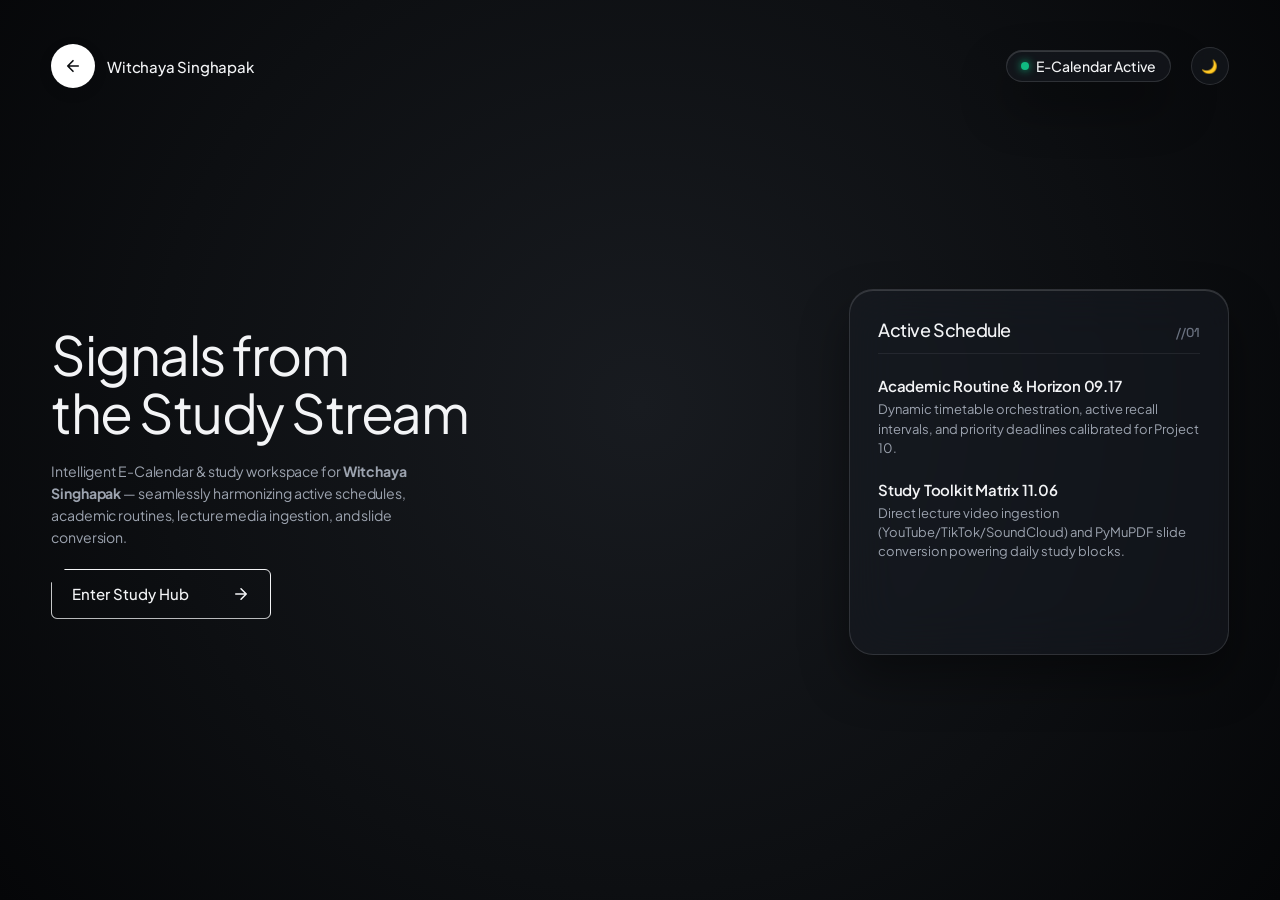
==== commit f86578c0: "feat: make dark mode default and persisted in localStorage for OmniLoad web app" ====
--- a/static/index.html
+++ b/static/index.html
@@ -1,5 +1,5 @@
 <!DOCTYPE html>
-<html lang="en" class="theme-light">
+<html lang="en" class="theme-dark">
 <head>
   <meta charset="UTF-8">
   <meta name="viewport" content="width=device-width, initial-scale=1.0">
@@ -728,7 +728,7 @@
         </div>
 
         <button class="theme-toggle-btn" id="theme-btn" onclick="toggleTheme()" aria-label="Toggle Theme">
-          ☀️
+          🌙
         </button>
       </div>
     </header>
@@ -1184,14 +1184,32 @@
       drawWave();
     })();
 
-    // ─── Theme Toggle ───
+    // ─── Theme Toggle (Default: Dark Mode) ───
+    function applyTheme(isDark) {
+      const html = document.documentElement;
+      if (isDark) {
+        html.classList.add('theme-dark');
+        html.classList.remove('theme-light');
+      } else {
+        html.classList.remove('theme-dark');
+        html.classList.add('theme-light');
+      }
+      const btn = document.getElementById('theme-btn');
+      if (btn) btn.textContent = isDark ? '🌙' : '☀️';
+      localStorage.setItem('omniload_theme', isDark ? 'dark' : 'light');
+    }
+
     function toggleTheme() {
-      const html = document.documentElement;
-      const isDark = html.classList.toggle('theme-dark');
-      const btn = document.getElementById('theme-btn');
-      btn.textContent = isDark ? '🌙' : '☀️';
-      showToast(isDark ? 'Obsidian Cyber Theme Active' : 'Silver Glass Theme Active', 'info');
-    }
+      const isCurrentlyDark = document.documentElement.classList.contains('theme-dark');
+      applyTheme(!isCurrentlyDark);
+      showToast(!isCurrentlyDark ? 'Obsidian Cyber Dark Active' : 'Silver Glass Light Active', 'info');
+    }
+
+    // Initial theme load (default: dark)
+    (function initTheme() {
+      const saved = localStorage.getItem('omniload_theme');
+      applyTheme(saved ? saved === 'dark' : true);
+    })();
 
     // ─── OmniLoad Studio Logic ───
     let currentSelectedFile = null;
